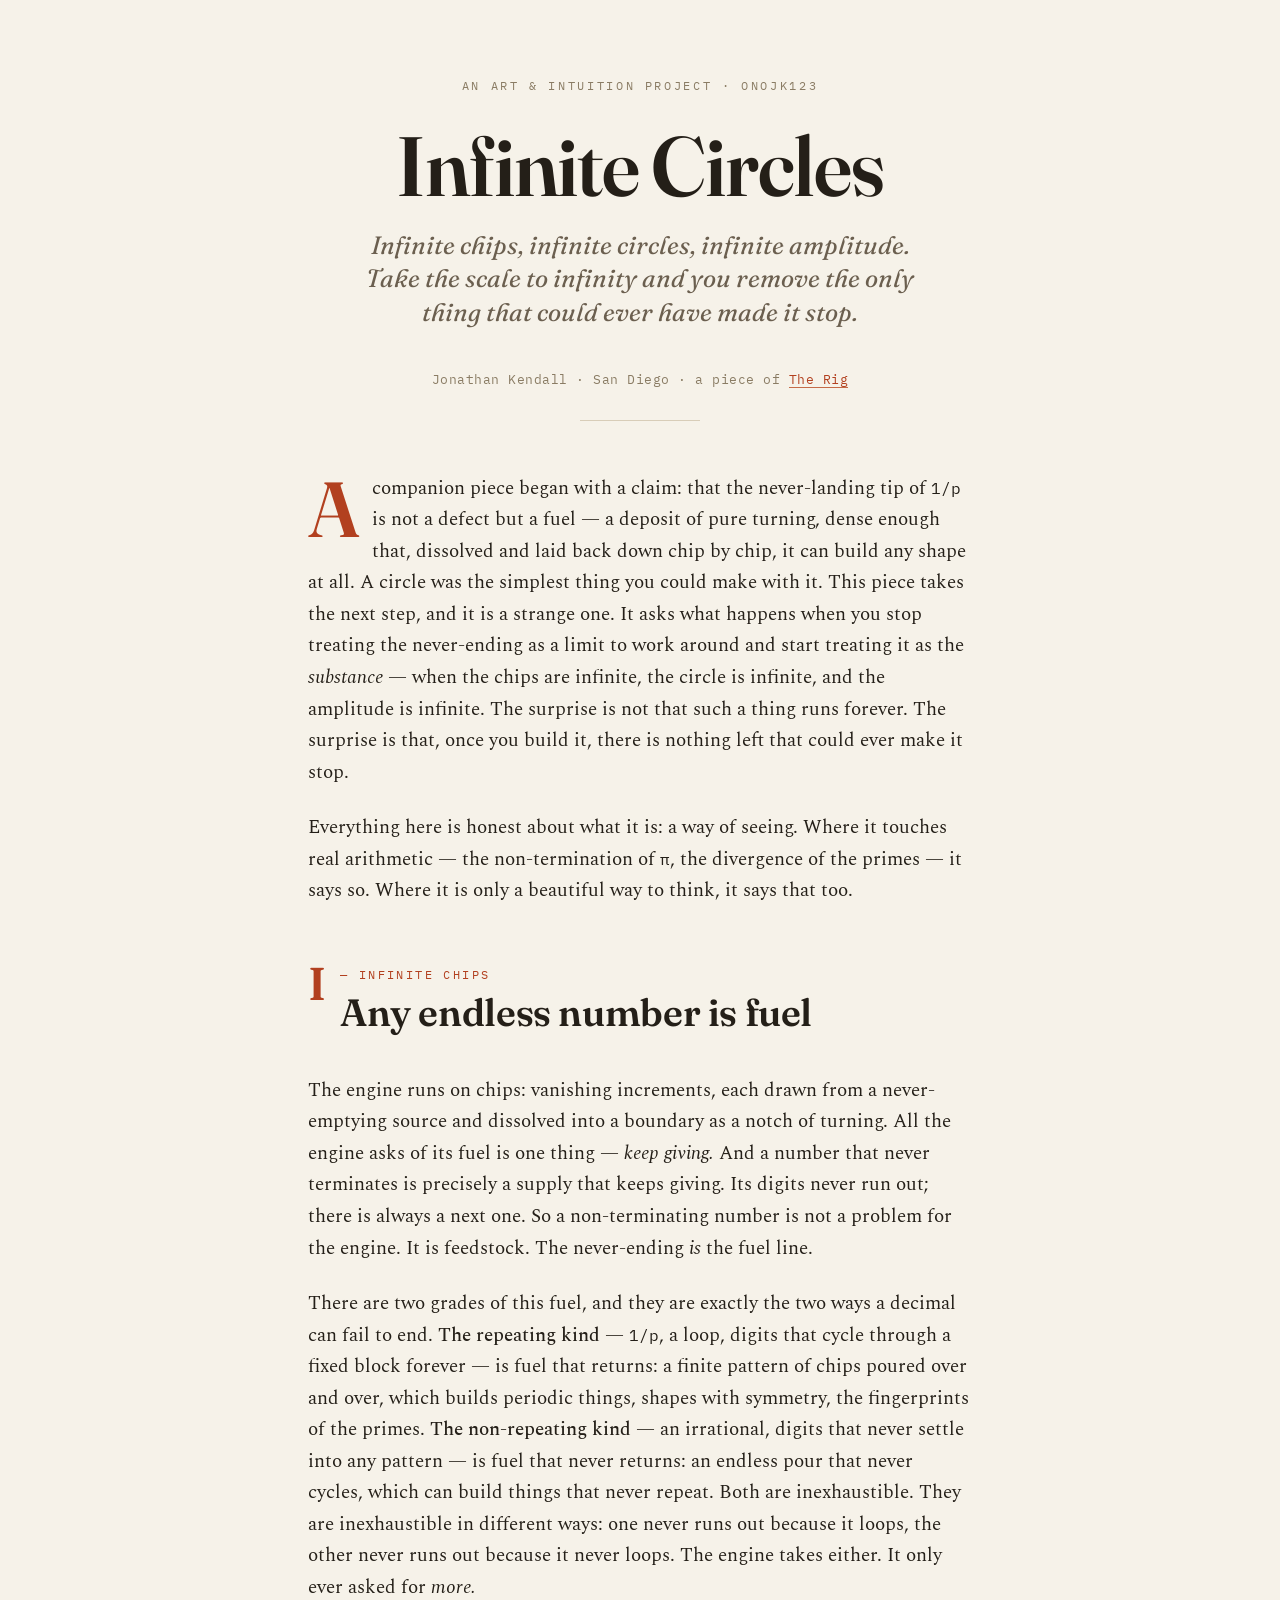
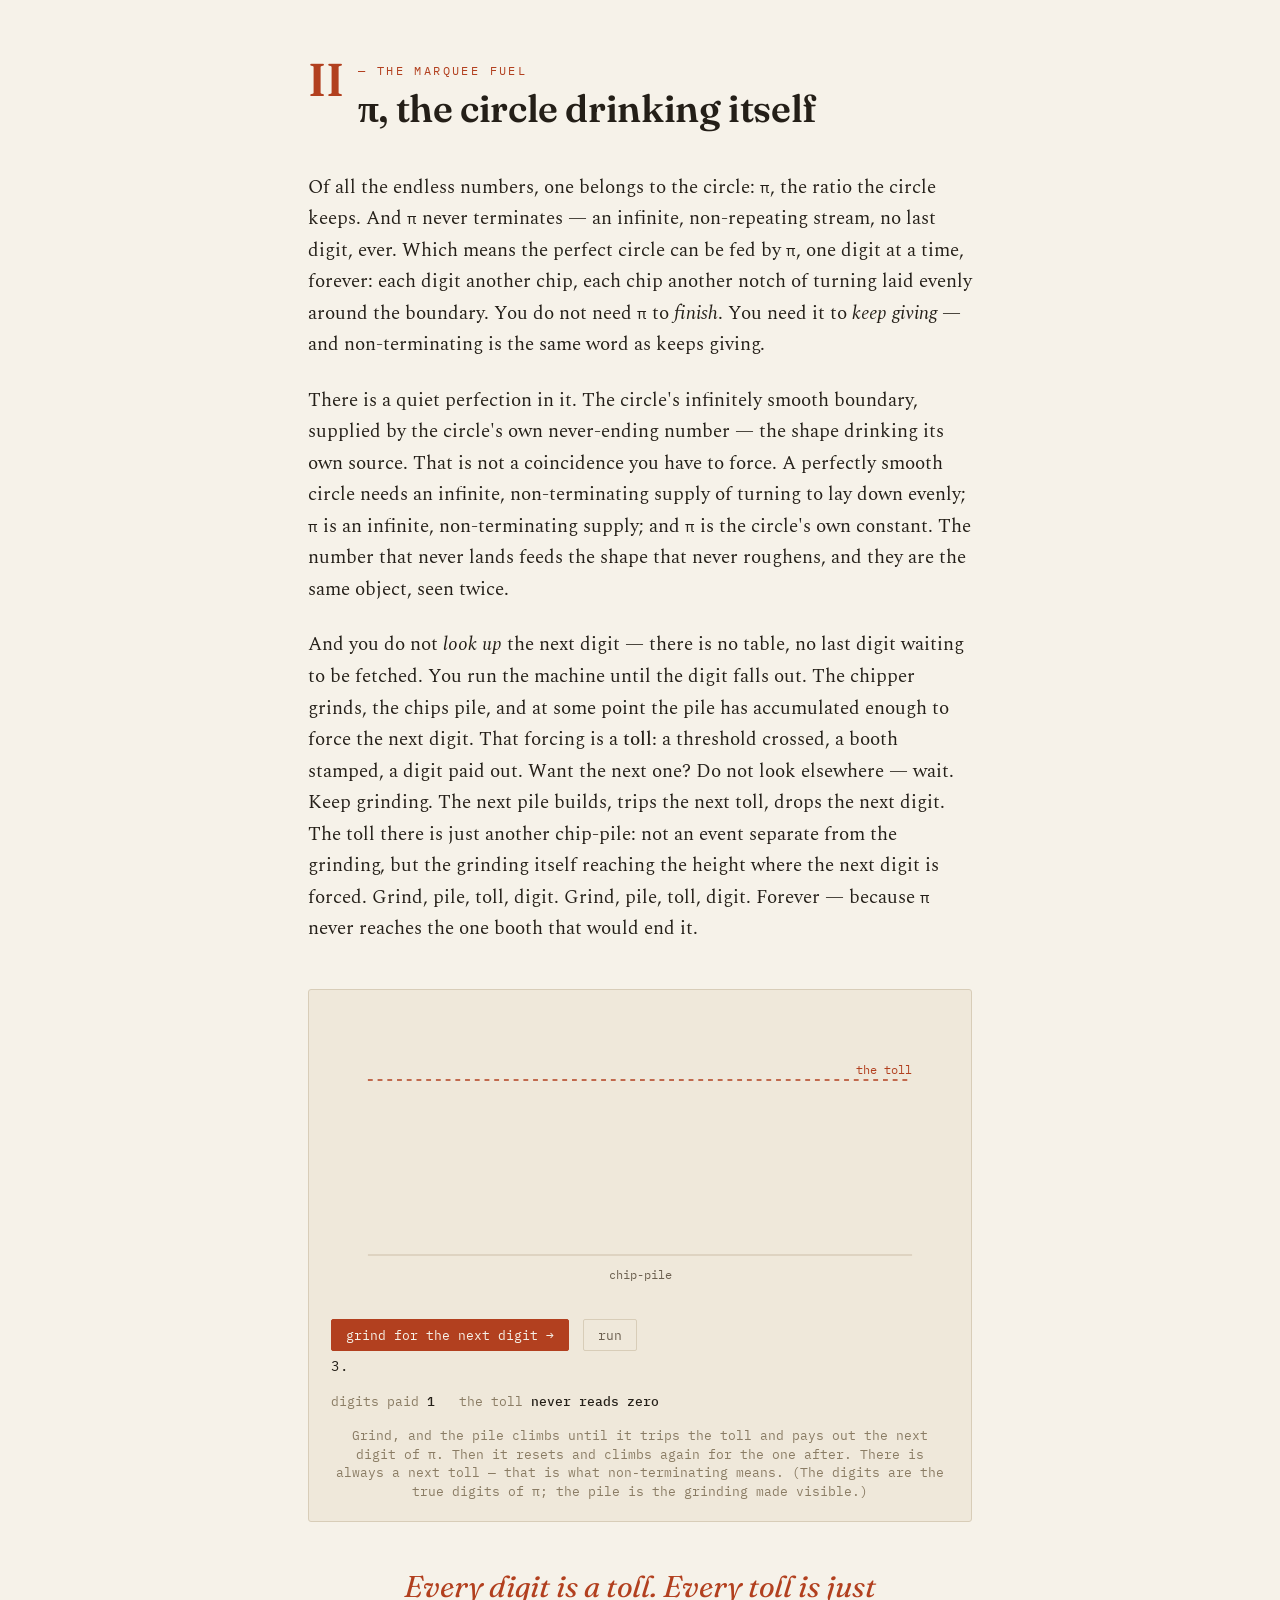
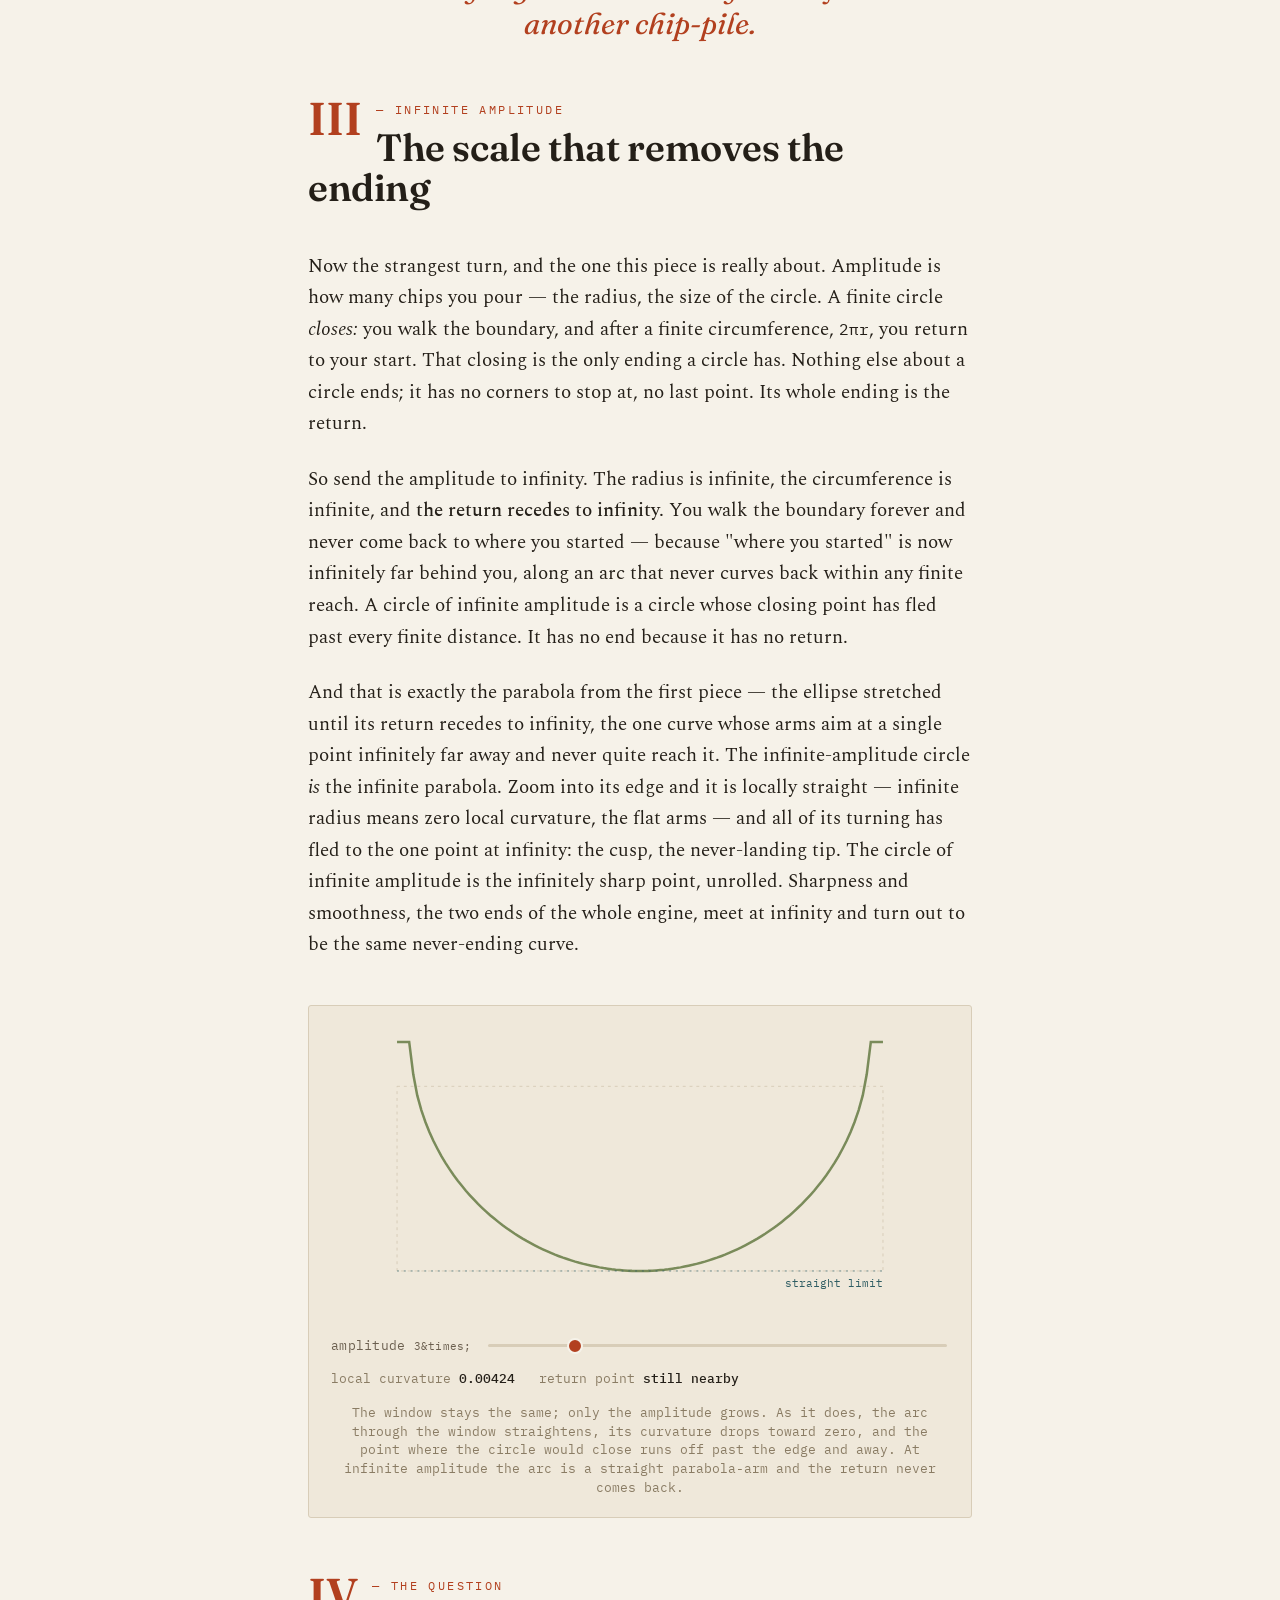
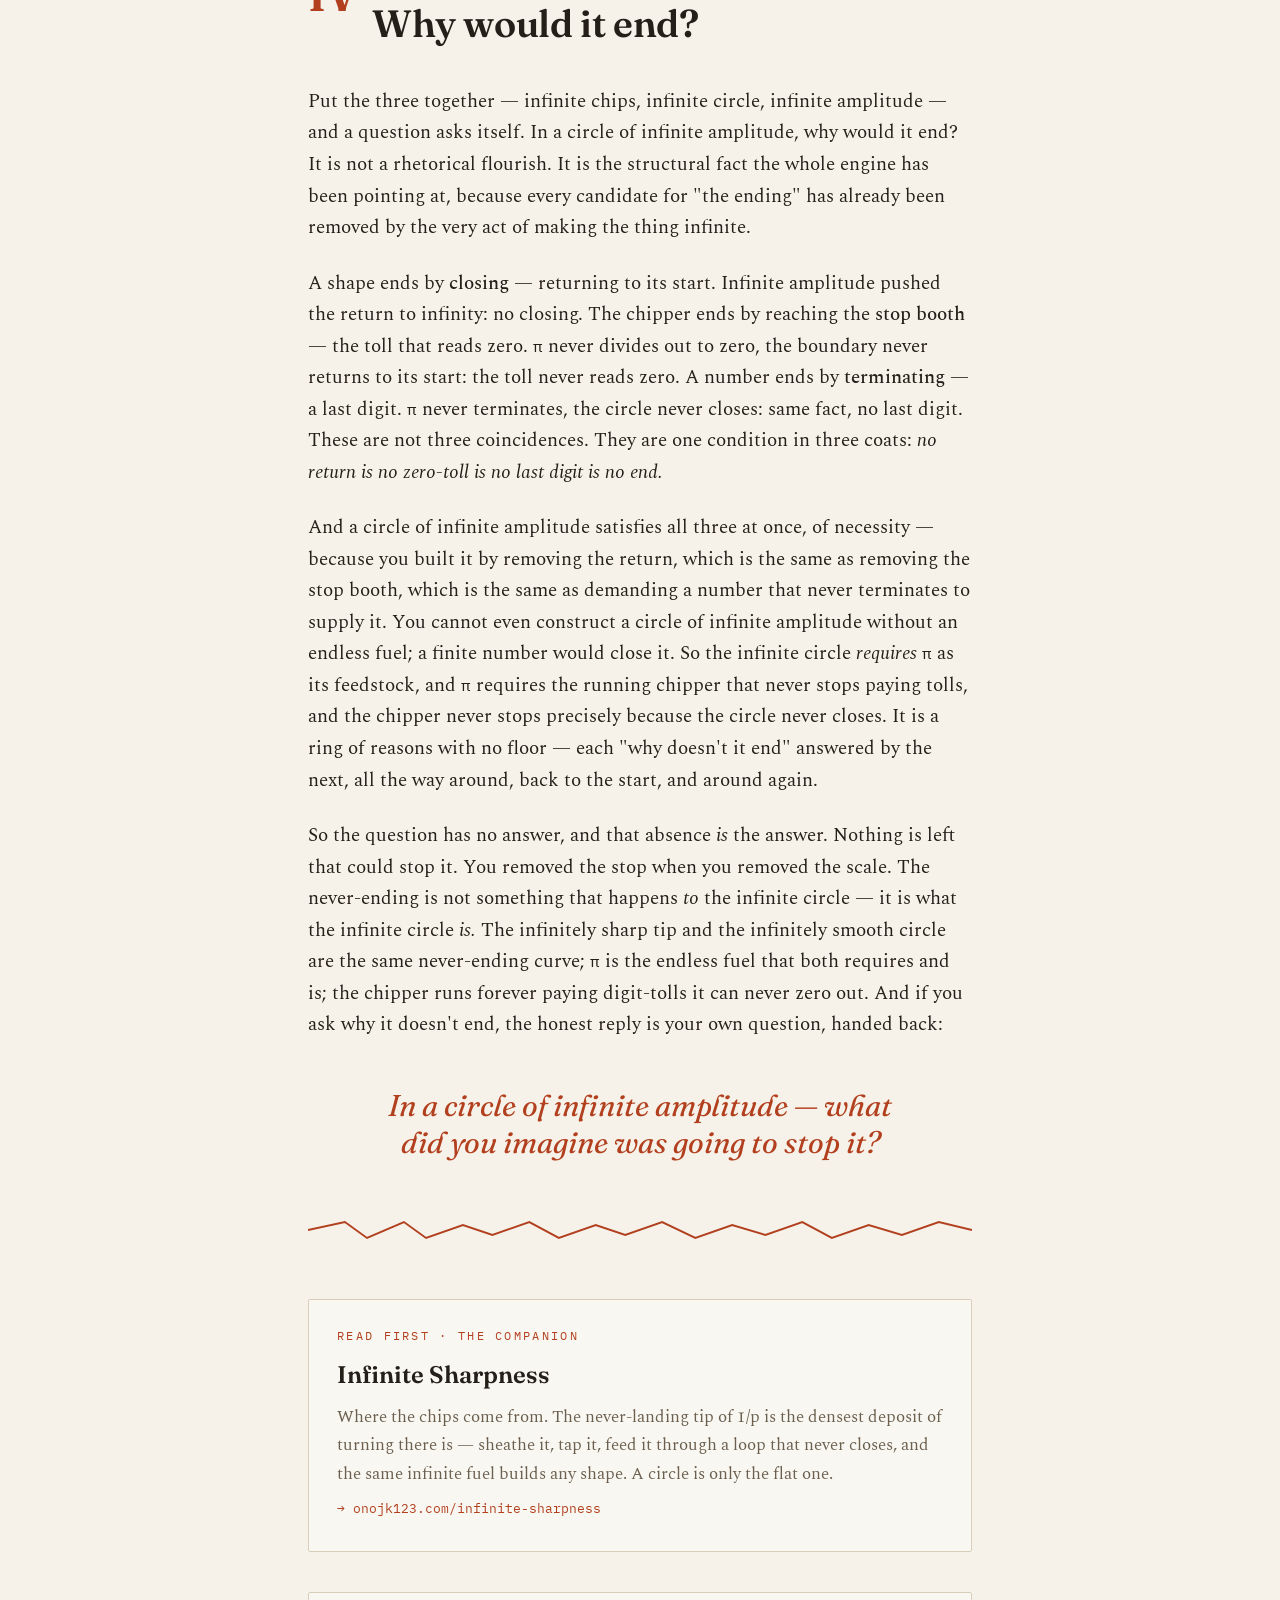
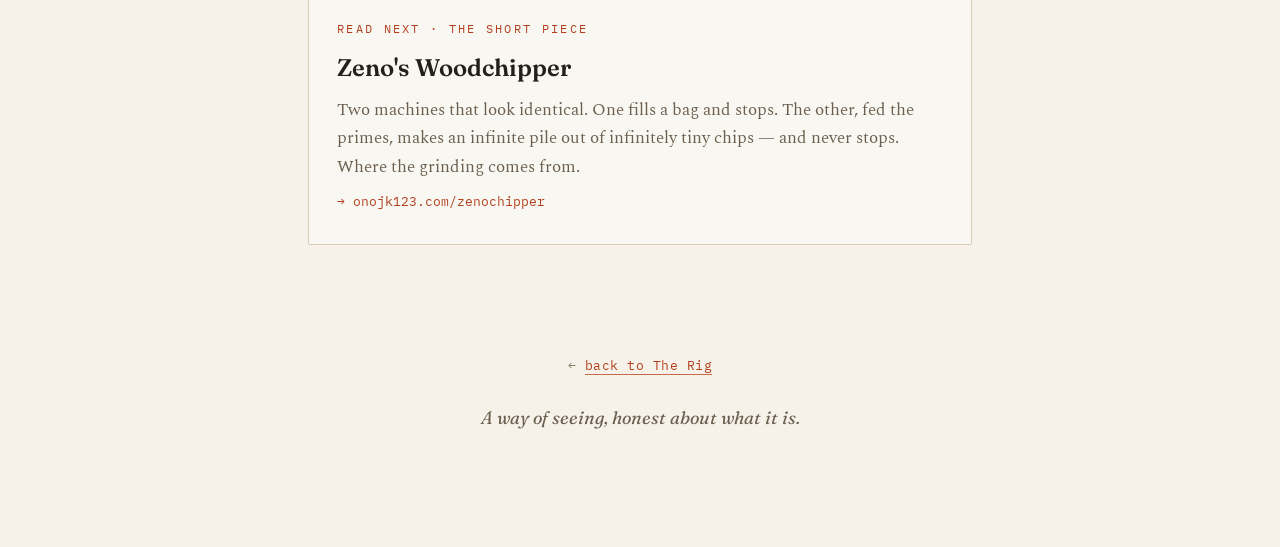
==== infinite-circles/index.html @ 4bc7bec3 "Add sitemap.xml + robots.txt; commit Firebase hosting setup - sitemap.xml: 5 canonical clean URLs (h" ====
<!DOCTYPE html>
<html lang="en">
<head>
<meta charset="utf-8">
<meta name="viewport" content="width=device-width, initial-scale=1">
<title>Infinite Circles — onojk123</title>
<meta name="description" content="Infinite chips, infinite circles, infinite amplitude. A circle of infinite amplitude has no reason to end — because ending was never a property of the shape. It was a property of the scale.">
<link rel="preconnect" href="https://fonts.googleapis.com">
<link rel="preconnect" href="https://fonts.gstatic.com" crossorigin>
<link href="https://fonts.googleapis.com/css2?family=Fraunces:opsz,wght@9..144,400;9..144,500;9..144,600&family=Spectral:ital,wght@0,400;0,500;1,400;1,500&family=IBM+Plex+Mono:wght@400;500&display=swap" rel="stylesheet">
<style>
  :root{
    --paper:#f6f2e9; --ink:#241f18; --soft:#6b5f4f; --faint:#8a7c64;
    --rule:#d8cdb8; --kink:#b2401f; --kink-soft:#c56b48; --panel:#efe8da;
    --curve:#7a8b5a; --turn:#2f5d63;
  }
  *{box-sizing:border-box;}
  html{-webkit-text-size-adjust:100%;}
  body{margin:0;background:var(--paper);color:var(--ink);
    font-family:"Spectral",Georgia,serif;font-size:19px;line-height:1.66;
    font-feature-settings:"liga","onum";-webkit-font-smoothing:antialiased;}
  .wrap{max-width:720px;margin:0 auto;padding:0 28px;}
  header.top{padding:76px 0 0;}
  .eyebrow{font-family:"IBM Plex Mono",monospace;font-size:12px;letter-spacing:.22em;
    text-transform:uppercase;color:var(--faint);text-align:center;margin:0 0 30px;}
  h1{font-family:"Fraunces",serif;font-weight:600;font-size:clamp(46px,10vw,84px);
    line-height:.96;letter-spacing:-.015em;text-align:center;margin:0 0 4px;}
  .dek{font-family:"Fraunces",serif;font-style:italic;font-weight:400;
    font-size:clamp(20px,3.4vw,25px);line-height:1.34;color:var(--soft);
    text-align:center;max-width:35ch;margin:22px auto 0;}
  .byline{font-family:"IBM Plex Mono",monospace;font-size:12.5px;letter-spacing:.04em;
    color:var(--faint);text-align:center;margin:40px 0 0;}
  .byline a{color:var(--kink);text-decoration:none;border-bottom:1px solid var(--kink-soft);}
  .rule-top{border:0;border-top:1px solid var(--rule);max-width:120px;margin:30px auto 0;}
  main{padding:52px 0 0;}
  p{margin:0 0 24px;} p.lead{margin-top:0;}
  .dropcap::first-letter{font-family:"Fraunces",serif;font-weight:600;float:left;
    font-size:78px;line-height:.72;padding:8px 12px 0 0;color:var(--kink);}
  em{font-style:italic;} strong{font-weight:500;}
  .mono{font-family:"IBM Plex Mono",monospace;font-size:.86em;}
  h2{font-family:"Fraunces",serif;font-weight:600;font-size:clamp(28px,5vw,38px);
    line-height:1.06;letter-spacing:-.01em;margin:8px 0 20px;}
  .sec-label{font-family:"IBM Plex Mono",monospace;font-size:12px;letter-spacing:.2em;
    text-transform:uppercase;color:var(--kink);margin:0 0 2px;}
  .numeral{font-family:"Fraunces",serif;font-weight:600;color:var(--kink);
    font-size:46px;line-height:1;float:left;padding:2px 14px 0 0;}
  .sec-head{overflow:hidden;margin:52px 0 22px;}
  .sec-head .sec-label{margin-top:6px;}
  figure{margin:44px 0;}
  figcaption{font-family:"IBM Plex Mono",monospace;font-size:12.5px;line-height:1.5;
    color:var(--faint);text-align:center;margin-top:14px;}
  .card{border:1px solid var(--rule);border-radius:2px;background:rgba(255,255,255,.35);
    padding:26px 28px;margin:40px 0;}
  .card .kicker{font-family:"IBM Plex Mono",monospace;font-size:11.5px;letter-spacing:.2em;
    text-transform:uppercase;color:var(--kink);margin:0 0 10px;}
  .card h3{font-family:"Fraunces",serif;font-weight:600;font-size:24px;margin:0 0 8px;}
  .card p{font-size:17px;color:var(--soft);margin:0 0 6px;}
  .card .go{font-family:"IBM Plex Mono",monospace;font-size:13px;color:var(--kink);margin-top:10px;}
  .card .go a{color:var(--kink);text-decoration:none;}
  .pull{font-family:"Fraunces",serif;font-style:italic;font-weight:400;
    font-size:clamp(22px,4vw,30px);line-height:1.24;color:var(--kink);
    text-align:center;margin:46px auto;max-width:28ch;}
  .zig{display:block;width:100%;height:34px;margin:52px 0;color:var(--kink);}
  .fig-interactive{background:var(--panel);border:1px solid var(--rule);border-radius:3px;
    padding:22px 20px 20px;margin:44px 0;}
  .fig-interactive svg{display:block;width:100%;height:auto;}
  .controls{display:flex;align-items:center;gap:14px;margin:16px 2px 4px;
    font-family:"IBM Plex Mono",monospace;font-size:12.5px;color:var(--soft);flex-wrap:wrap;}
  .controls label{white-space:nowrap;letter-spacing:.02em;}
  input[type=range]{-webkit-appearance:none;appearance:none;height:3px;background:var(--rule);
    border-radius:2px;flex:1 1 180px;min-width:140px;outline:none;}
  input[type=range]::-webkit-slider-thumb{-webkit-appearance:none;appearance:none;width:16px;height:16px;
    border-radius:50%;background:var(--kink);cursor:pointer;border:2px solid var(--paper);}
  input[type=range]::-moz-range-thumb{width:16px;height:16px;border-radius:50%;background:var(--kink);
    cursor:pointer;border:2px solid var(--paper);}
  .readout{display:flex;gap:24px;flex-wrap:wrap;margin:12px 2px 0;
    font-family:"IBM Plex Mono",monospace;font-size:12.5px;color:var(--faint);}
  .readout b{color:var(--ink);font-weight:500;}
  .digits{font-family:"IBM Plex Mono",monospace;font-size:14px;letter-spacing:.06em;
    color:var(--ink);word-break:break-all;line-height:1.7;margin:2px;}
  .digits .new{color:var(--kink);font-weight:500;}
  footer{padding:70px 0 90px;text-align:center;}
  footer .home{font-family:"IBM Plex Mono",monospace;font-size:13px;letter-spacing:.04em;color:var(--faint);}
  footer .home a{color:var(--kink);text-decoration:none;border-bottom:1px solid var(--kink-soft);}
  footer .sig{font-family:"Fraunces",serif;font-style:italic;color:var(--soft);margin-top:26px;font-size:18px;}
  @media (max-width:560px){body{font-size:18px;}.wrap{padding:0 20px;}header.top{padding:54px 0 0;}}
</style>
</head>
<body>

<header class="top">
  <div class="wrap">
    <p class="eyebrow">An Art &amp; Intuition Project · onojk123</p>
    <h1>Infinite Circles</h1>
    <p class="dek">Infinite chips, infinite circles, infinite amplitude. Take the scale to infinity and you remove the only thing that could ever have made it stop.</p>
    <p class="byline">Jonathan Kendall · San Diego · a piece of <a href="/">The Rig</a></p>
    <hr class="rule-top">
  </div>
</header>

<main>
  <div class="wrap">

    <p class="lead dropcap">A companion piece began with a claim: that the never-landing tip of <span class="mono">1/p</span> is not a defect but a fuel &mdash; a deposit of pure turning, dense enough that, dissolved and laid back down chip by chip, it can build any shape at all. A circle was the simplest thing you could make with it. This piece takes the next step, and it is a strange one. It asks what happens when you stop treating the never-ending as a limit to work around and start treating it as the <em>substance</em> &mdash; when the chips are infinite, the circle is infinite, and the amplitude is infinite. The surprise is not that such a thing runs forever. The surprise is that, once you build it, there is nothing left that could ever make it stop.</p>

    <p>Everything here is honest about what it is: a way of seeing. Where it touches real arithmetic &mdash; the non-termination of <span class="mono">&pi;</span>, the divergence of the primes &mdash; it says so. Where it is only a beautiful way to think, it says that too.</p>

    <div class="sec-head">
      <span class="numeral">I</span>
      <p class="sec-label">&mdash; Infinite chips</p>
      <h2>Any endless number is fuel</h2>
    </div>

    <p>The engine runs on chips: vanishing increments, each drawn from a never-emptying source and dissolved into a boundary as a notch of turning. All the engine asks of its fuel is one thing &mdash; <em>keep giving.</em> And a number that never terminates is precisely a supply that keeps giving. Its digits never run out; there is always a next one. So a non-terminating number is not a problem for the engine. It is feedstock. The never-ending <em>is</em> the fuel line.</p>

    <p>There are two grades of this fuel, and they are exactly the two ways a decimal can fail to end. <strong>The repeating kind</strong> &mdash; <span class="mono">1/p</span>, a loop, digits that cycle through a fixed block forever &mdash; is fuel that returns: a finite pattern of chips poured over and over, which builds periodic things, shapes with symmetry, the fingerprints of the primes. <strong>The non-repeating kind</strong> &mdash; an irrational, digits that never settle into any pattern &mdash; is fuel that never returns: an endless pour that never cycles, which can build things that never repeat. Both are inexhaustible. They are inexhaustible in different ways: one never runs out because it loops, the other never runs out because it never loops. The engine takes either. It only ever asked for <em>more.</em></p>

    <div class="sec-head">
      <span class="numeral">II</span>
      <p class="sec-label">&mdash; The marquee fuel</p>
      <h2>&pi;, the circle drinking itself</h2>
    </div>

    <p>Of all the endless numbers, one belongs to the circle: <span class="mono">&pi;</span>, the ratio the circle keeps. And <span class="mono">&pi;</span> never terminates &mdash; an infinite, non-repeating stream, no last digit, ever. Which means the perfect circle can be fed by <span class="mono">&pi;</span>, one digit at a time, forever: each digit another chip, each chip another notch of turning laid evenly around the boundary. You do not need <span class="mono">&pi;</span> to <em>finish</em>. You need it to <em>keep giving</em> &mdash; and non-terminating is the same word as keeps giving.</p>

    <p>There is a quiet perfection in it. The circle's infinitely smooth boundary, supplied by the circle's own never-ending number &mdash; the shape drinking its own source. That is not a coincidence you have to force. A perfectly smooth circle needs an infinite, non-terminating supply of turning to lay down evenly; <span class="mono">&pi;</span> is an infinite, non-terminating supply; and <span class="mono">&pi;</span> is the circle's own constant. The number that never lands feeds the shape that never roughens, and they are the same object, seen twice.</p>

    <p>And you do not <em>look up</em> the next digit &mdash; there is no table, no last digit waiting to be fetched. You run the machine until the digit falls out. The chipper grinds, the chips pile, and at some point the pile has accumulated enough to force the next digit. That forcing is a <strong>toll:</strong> a threshold crossed, a booth stamped, a digit paid out. Want the next one? Do not look elsewhere &mdash; wait. Keep grinding. The next pile builds, trips the next toll, drops the next digit. The toll there is just another chip-pile: not an event separate from the grinding, but the grinding itself reaching the height where the next digit is forced. Grind, pile, toll, digit. Grind, pile, toll, digit. Forever &mdash; because <span class="mono">&pi;</span> never reaches the one booth that would end it.</p>

    <figure class="fig-interactive">
      <svg id="chipSvg" viewBox="0 0 640 300" aria-label="A chip-pile growing until it trips a toll and releases the next digit of pi."></svg>
      <div class="controls">
        <button id="chipBtn" style="font-family:'IBM Plex Mono',monospace;font-size:12.5px;color:var(--paper);background:var(--kink);border:1px solid var(--kink);border-radius:2px;padding:7px 14px;cursor:pointer;">grind for the next digit &rarr;</button>
        <button id="chipAuto" style="font-family:'IBM Plex Mono',monospace;font-size:12.5px;color:var(--soft);background:transparent;border:1px solid var(--rule);border-radius:2px;padding:7px 14px;cursor:pointer;">run</button>
      </div>
      <div class="digits" id="chipDigits">3.</div>
      <div class="readout">
        <span>digits paid <b id="chipCount">1</b></span>
        <span>the toll <b>never reads zero</b></span>
      </div>
      <figcaption>Grind, and the pile climbs until it trips the toll and pays out the next digit of &pi;. Then it resets and climbs again for the one after. There is always a next toll &mdash; that is what non-terminating means. (The digits are the true digits of &pi;; the pile is the grinding made visible.)</figcaption>
    </figure>

    <p class="pull">Every digit is a toll. Every toll is just another chip-pile.</p>

    <div class="sec-head">
      <span class="numeral">III</span>
      <p class="sec-label">&mdash; Infinite amplitude</p>
      <h2>The scale that removes the ending</h2>
    </div>

    <p>Now the strangest turn, and the one this piece is really about. Amplitude is how many chips you pour &mdash; the radius, the size of the circle. A finite circle <em>closes:</em> you walk the boundary, and after a finite circumference, <span class="mono">2&pi;r</span>, you return to your start. That closing is the only ending a circle has. Nothing else about a circle ends; it has no corners to stop at, no last point. Its whole ending is the return.</p>

    <p>So send the amplitude to infinity. The radius is infinite, the circumference is infinite, and <strong>the return recedes to infinity.</strong> You walk the boundary forever and never come back to where you started &mdash; because "where you started" is now infinitely far behind you, along an arc that never curves back within any finite reach. A circle of infinite amplitude is a circle whose closing point has fled past every finite distance. It has no end because it has no return.</p>

    <p>And that is exactly the parabola from the first piece &mdash; the ellipse stretched until its return recedes to infinity, the one curve whose arms aim at a single point infinitely far away and never quite reach it. The infinite-amplitude circle <em>is</em> the infinite parabola. Zoom into its edge and it is locally straight &mdash; infinite radius means zero local curvature, the flat arms &mdash; and all of its turning has fled to the one point at infinity: the cusp, the never-landing tip. The circle of infinite amplitude is the infinitely sharp point, unrolled. Sharpness and smoothness, the two ends of the whole engine, meet at infinity and turn out to be the same never-ending curve.</p>

    <figure class="fig-interactive">
      <svg id="ampSvg" viewBox="0 0 640 300" aria-label="As amplitude grows, a fixed window of the circle straightens toward a parabola arm."></svg>
      <div class="controls">
        <label for="ampSlider">amplitude&nbsp;<span class="mono" id="ampVal">1&times;</span></label>
        <input id="ampSlider" type="range" min="0" max="100" value="18" step="1">
      </div>
      <div class="readout">
        <span>local curvature <b id="curvVal">&mdash;</b></span>
        <span>return point <b id="retVal">on screen</b></span>
      </div>
      <figcaption>The window stays the same; only the amplitude grows. As it does, the arc through the window straightens, its curvature drops toward zero, and the point where the circle would close runs off past the edge and away. At infinite amplitude the arc is a straight parabola-arm and the return never comes back.</figcaption>
    </figure>

    <div class="sec-head">
      <span class="numeral">IV</span>
      <p class="sec-label">&mdash; The question</p>
      <h2>Why would it end?</h2>
    </div>

    <p>Put the three together &mdash; infinite chips, infinite circle, infinite amplitude &mdash; and a question asks itself. In a circle of infinite amplitude, why would it end? It is not a rhetorical flourish. It is the structural fact the whole engine has been pointing at, because every candidate for "the ending" has already been removed by the very act of making the thing infinite.</p>

    <p>A shape ends by <strong>closing</strong> &mdash; returning to its start. Infinite amplitude pushed the return to infinity: no closing. The chipper ends by reaching the <strong>stop booth</strong> &mdash; the toll that reads zero. <span class="mono">&pi;</span> never divides out to zero, the boundary never returns to its start: the toll never reads zero. A number ends by <strong>terminating</strong> &mdash; a last digit. <span class="mono">&pi;</span> never terminates, the circle never closes: same fact, no last digit. These are not three coincidences. They are one condition in three coats: <em>no return is no zero-toll is no last digit is no end.</em></p>

    <p>And a circle of infinite amplitude satisfies all three at once, of necessity &mdash; because you built it by removing the return, which is the same as removing the stop booth, which is the same as demanding a number that never terminates to supply it. You cannot even construct a circle of infinite amplitude without an endless fuel; a finite number would close it. So the infinite circle <em>requires</em> <span class="mono">&pi;</span> as its feedstock, and <span class="mono">&pi;</span> requires the running chipper that never stops paying tolls, and the chipper never stops precisely because the circle never closes. It is a ring of reasons with no floor &mdash; each "why doesn't it end" answered by the next, all the way around, back to the start, and around again.</p>

    <p>So the question has no answer, and that absence <em>is</em> the answer. Nothing is left that could stop it. You removed the stop when you removed the scale. The never-ending is not something that happens <em>to</em> the infinite circle &mdash; it is what the infinite circle <em>is.</em> The infinitely sharp tip and the infinitely smooth circle are the same never-ending curve; <span class="mono">&pi;</span> is the endless fuel that both requires and is; the chipper runs forever paying digit-tolls it can never zero out. And if you ask why it doesn't end, the honest reply is your own question, handed back:</p>

    <p class="pull">In a circle of infinite amplitude &mdash; what did you imagine was going to stop it?</p>

    <svg class="zig" viewBox="0 0 720 34" preserveAspectRatio="none" aria-hidden="true">
      <path d="M0 17 L40 9 L64 25 L104 9 L128 25 L168 12 L200 22 L240 9 L272 25 L312 12 L344 22 L384 9 L420 25 L460 12 L496 22 L536 9 L568 25 L608 12 L644 22 L684 9 L720 17"
            fill="none" stroke="currentColor" stroke-width="2"/>
    </svg>

    <div class="card">
      <p class="kicker">Read first &middot; the companion</p>
      <h3>Infinite Sharpness</h3>
      <p>Where the chips come from. The never-landing tip of 1/p is the densest deposit of turning there is &mdash; sheathe it, tap it, feed it through a loop that never closes, and the same infinite fuel builds any shape. A circle is only the flat one.</p>
      <p class="go">&rarr; <a href="/infinite-sharpness">onojk123.com/infinite-sharpness</a></p>
    </div>

    <div class="card">
      <p class="kicker">Read next &middot; the short piece</p>
      <h3>Zeno's Woodchipper</h3>
      <p>Two machines that look identical. One fills a bag and stops. The other, fed the primes, makes an infinite pile out of infinitely tiny chips &mdash; and never stops. Where the grinding comes from.</p>
      <p class="go">&rarr; <a href="/zenochipper">onojk123.com/zenochipper</a></p>
    </div>

  </div>
</main>

<footer>
  <div class="wrap">
    <p class="home">&larr; <a href="/">back to The Rig</a></p>
    <p class="sig">A way of seeing, honest about what it is.</p>
  </div>
</footer>

<script>
(function(){
  var SVGNS="http://www.w3.org/2000/svg";
  function el(n,a){var e=document.createElementNS(SVGNS,n);for(var k in a)e.setAttribute(k,a[k]);return e;}

  /* ---------- Figure 1: pi digit chipper ---------- */
  (function(){
    var svg=document.getElementById('chipSvg');
    var btn=document.getElementById('chipBtn'), auto=document.getElementById('chipAuto');
    var digEl=document.getElementById('chipDigits'), cntEl=document.getElementById('chipCount');
    // digits AFTER the decimal point of pi (we show "3." then append these)
    var PI="1415926535897932384626433832795028841971693993751058209749445923";
    var shown=0;      // how many post-decimal digits paid so far
    var pile=0, target=8, running=false, timer=null;
    function renderDigits(){
      var s='3.';
      if(shown>0){
        s += PI.substring(0, shown-1);
        s += '<span class="new">'+PI.charAt(shown-1)+'</span>';
      }
      digEl.innerHTML=s;
      cntEl.textContent=shown+1;   // count the leading 3 as well
    }
    function renderPile(){
      while(svg.firstChild)svg.removeChild(svg.firstChild);
      svg.appendChild(el('line',{x1:40,y1:250,x2:600,y2:250,stroke:'var(--rule)','stroke-width':'1.5'}));
      svg.appendChild(el('line',{x1:40,y1:70,x2:600,y2:70,stroke:'var(--kink)','stroke-width':'1.5','stroke-dasharray':'5 5'}));
      var tl=el('text',{x:600,y:64,'text-anchor':'end','font-family':'IBM Plex Mono, monospace','font-size':'12',fill:'var(--kink)'});
      tl.textContent='the toll'; svg.appendChild(tl);
      var maxH=180, cx=320, w=120, rows=pile, rowH=maxH/12;
      for(var i=0;i<rows;i++){
        var yy=250-(i+1)*rowH+2;
        var ww=w*(1-0.4*(i/12));
        svg.appendChild(el('rect',{x:(cx-ww/2).toFixed(1),y:yy.toFixed(1),width:ww.toFixed(1),height:(rowH-3).toFixed(1),
          rx:'1.5',fill:'var(--curve)',opacity:(0.45+0.5*(i/12)).toFixed(2)}));
      }
      var lbl=el('text',{x:cx,y:275,'text-anchor':'middle','font-family':'IBM Plex Mono, monospace','font-size':'12',fill:'var(--soft)'});
      lbl.textContent='chip-pile'; svg.appendChild(lbl);
    }
    function grind(){
      pile++;
      if(pile>=target){
        if(shown<PI.length){ shown++; renderDigits(); }
        pile=0; target=6+Math.floor(Math.random()*6);
      }
      renderPile();
    }
    renderDigits(); renderPile();
    btn.addEventListener('click',grind);
    auto.addEventListener('click',function(){
      running=!running; auto.textContent=running?'pause':'run';
      if(running){ timer=setInterval(function(){ if(shown>=PI.length){running=false;auto.textContent='run';clearInterval(timer);return;} grind(); },150); }
      else clearInterval(timer);
    });
  })();

  /* ---------- Figure 2: infinite amplitude flattening ---------- */
  (function(){
    var svg=document.getElementById('ampSvg');
    var slider=document.getElementById('ampSlider');
    var ampVal=document.getElementById('ampVal'), curvVal=document.getElementById('curvVal'), retVal=document.getElementById('retVal');
    var W=640, H=300, winCx=320, winBot=250, halfWin=250; // window half-width in px
    function draw(v){
      // map slider 0..100 -> radius R from small to huge (log-ish)
      var R = 90 * Math.pow(1.9, v/12);   // grows fast
      while(svg.firstChild)svg.removeChild(svg.firstChild);
      // window frame (fixed)
      svg.appendChild(el('rect',{x:winCx-halfWin,y:60,width:halfWin*2,height:winBot-60,fill:'none',stroke:'var(--rule)','stroke-width':'1','stroke-dasharray':'3 4'}));
      // circle arc: center below at (winCx, winBot + R_px_offset). We draw the top of a big circle passing through window bottom center.
      // Represent arc as points y = winBot - (R - sqrt(R^2 - x^2)) scaled; x in [-halfWin, halfWin] in "world" px capped.
      var d="", N=120, i, x, worldX, sag, y;
      // world scale: let 1 world unit = 1 px, but clamp so arc fits; use R directly with x up to halfWin
      for(i=0;i<=N;i++){
        x = -halfWin + (2*halfWin)*(i/N);         // screen x offset from center
        worldX = x;                                // treat as world px
        if(R>Math.abs(worldX)) sag = R - Math.sqrt(R*R - worldX*worldX);
        else sag = R;
        y = winBot - (0) - sag;                    // bulge upward
        d += (i===0?"M ":" L ")+(winCx+x).toFixed(1)+" "+(y).toFixed(1);
      }
      svg.appendChild(el('path',{d:d,fill:'none',stroke:'var(--curve)','stroke-width':'2.6'}));
      // straight reference line (the parabola-arm limit) along window bottom
      svg.appendChild(el('line',{x1:winCx-halfWin,y1:winBot,x2:winCx+halfWin,y2:winBot,stroke:'var(--turn)','stroke-width':'1','stroke-dasharray':'2 5',opacity:'0.7'}));
      var rl=el('text',{x:winCx+halfWin,y:winBot+16,'text-anchor':'end','font-family':'IBM Plex Mono, monospace','font-size':'11',fill:'var(--turn)'});rl.textContent='straight limit';svg.appendChild(rl);
      // readouts
      var ampFactor = (R/90);
      ampVal.textContent = ampFactor>=1000 ? (ampFactor/1000).toFixed(1)+'k&times;' : Math.round(ampFactor)+'&times;';
      curvVal.textContent = (1/R).toFixed(5);
      retVal.textContent = R>4000 ? 'off to infinity' : (R>800 ? 'far off screen' : 'still nearby');
    }
    slider.addEventListener('input',function(){draw(parseInt(slider.value,10));});
    draw(parseInt(slider.value,10));
  })();
})();
</script>

</body>
</html>
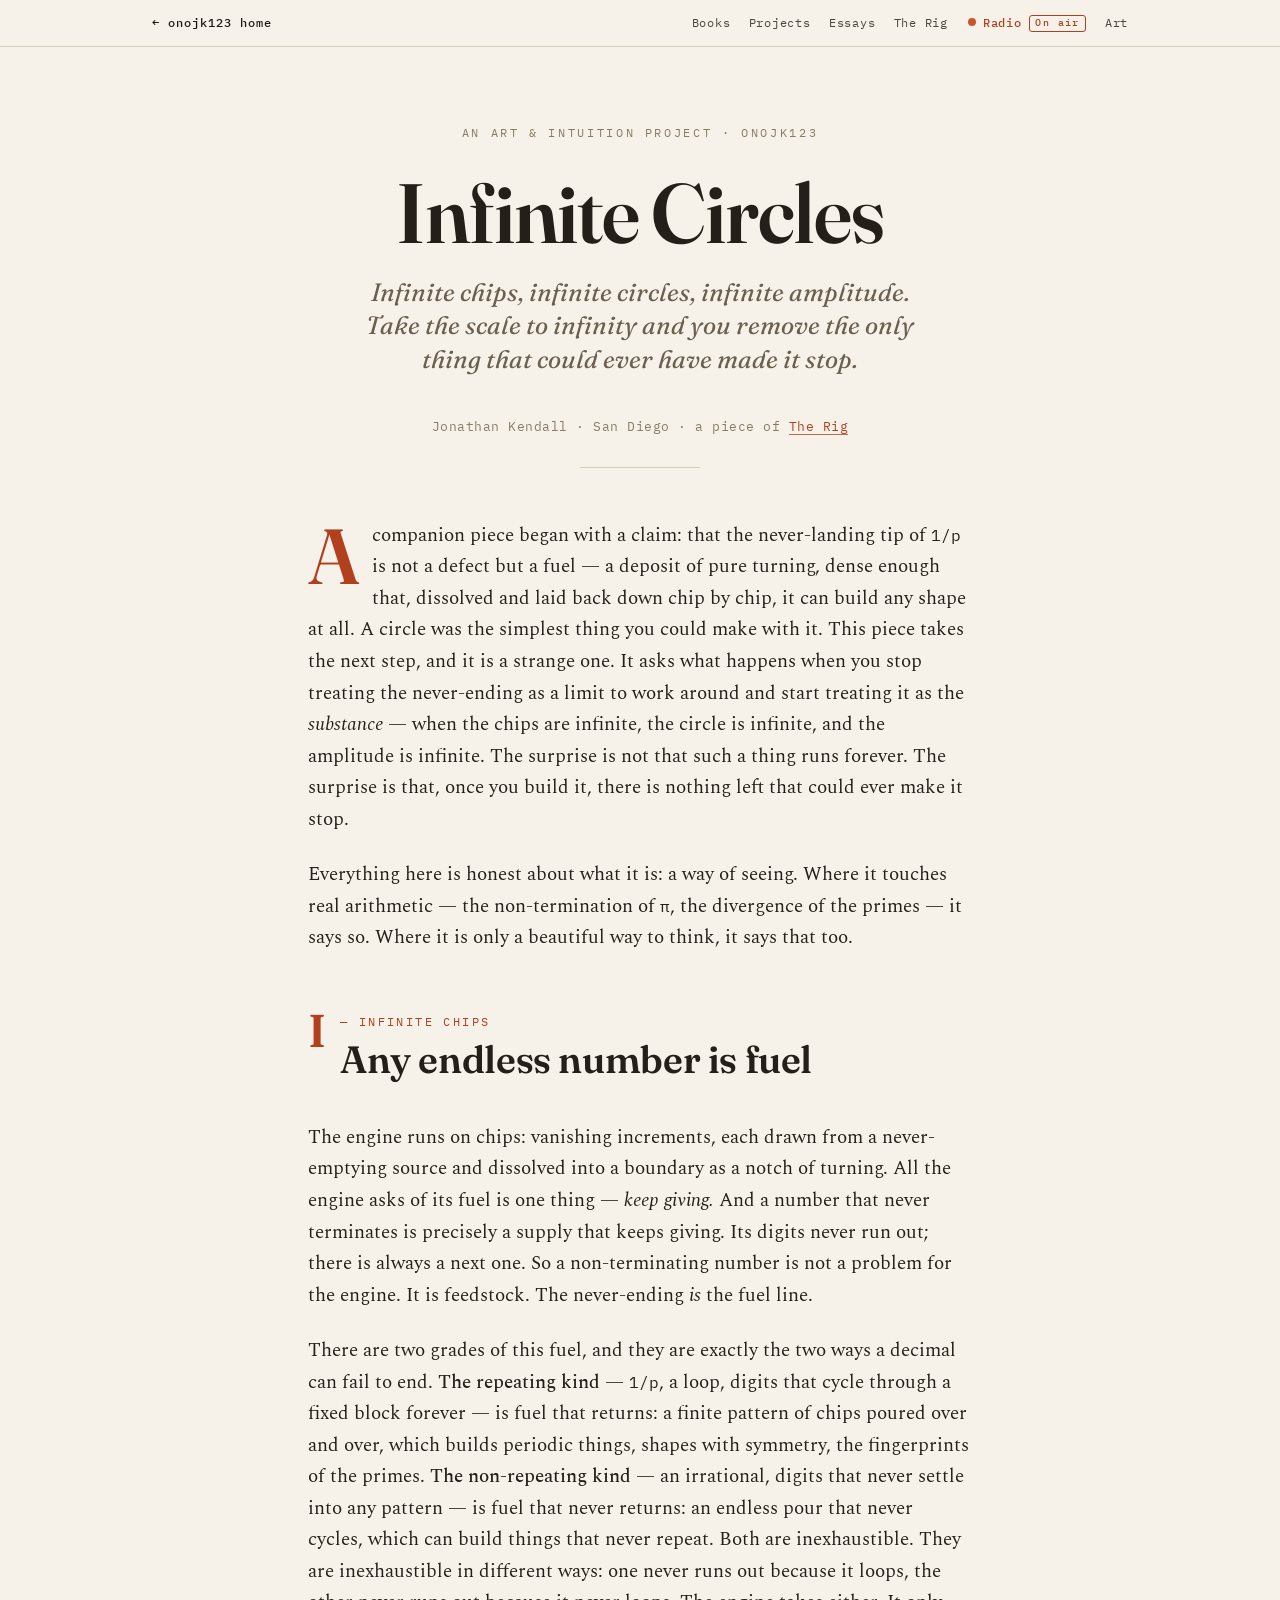
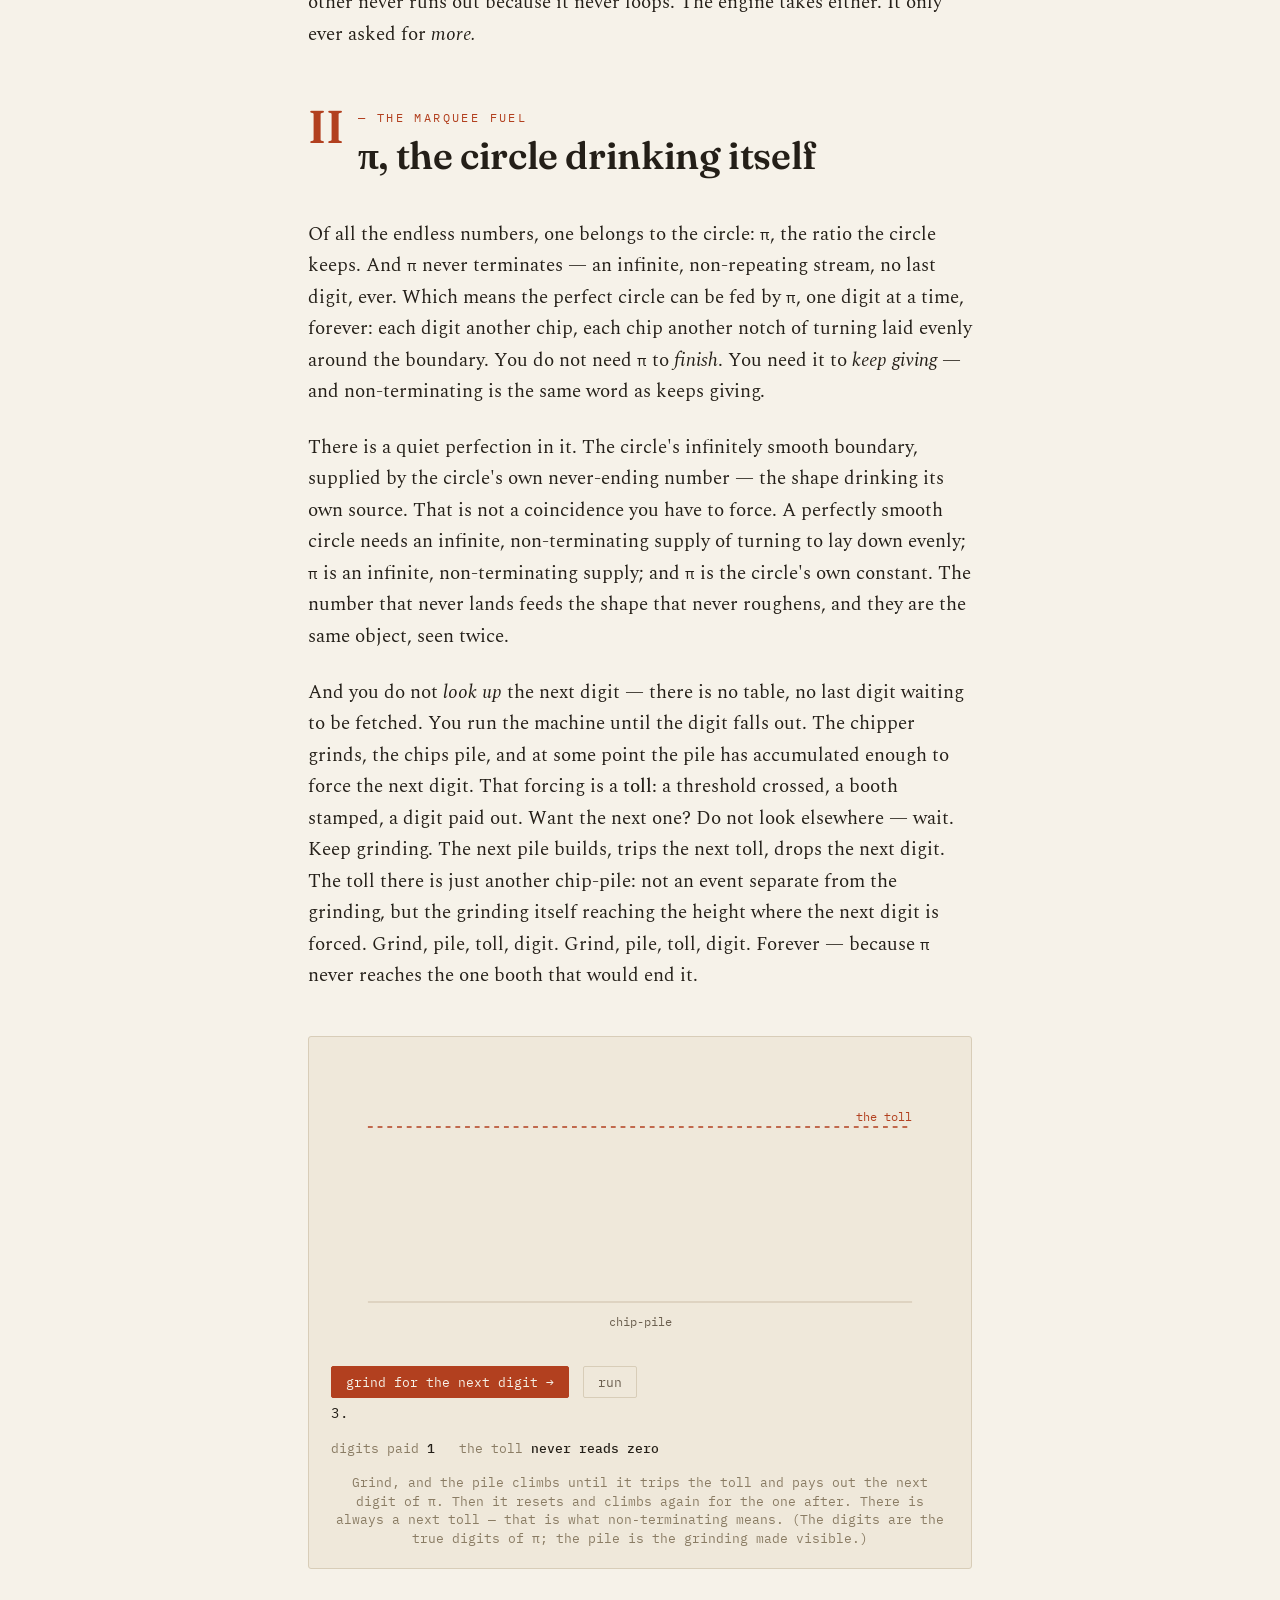
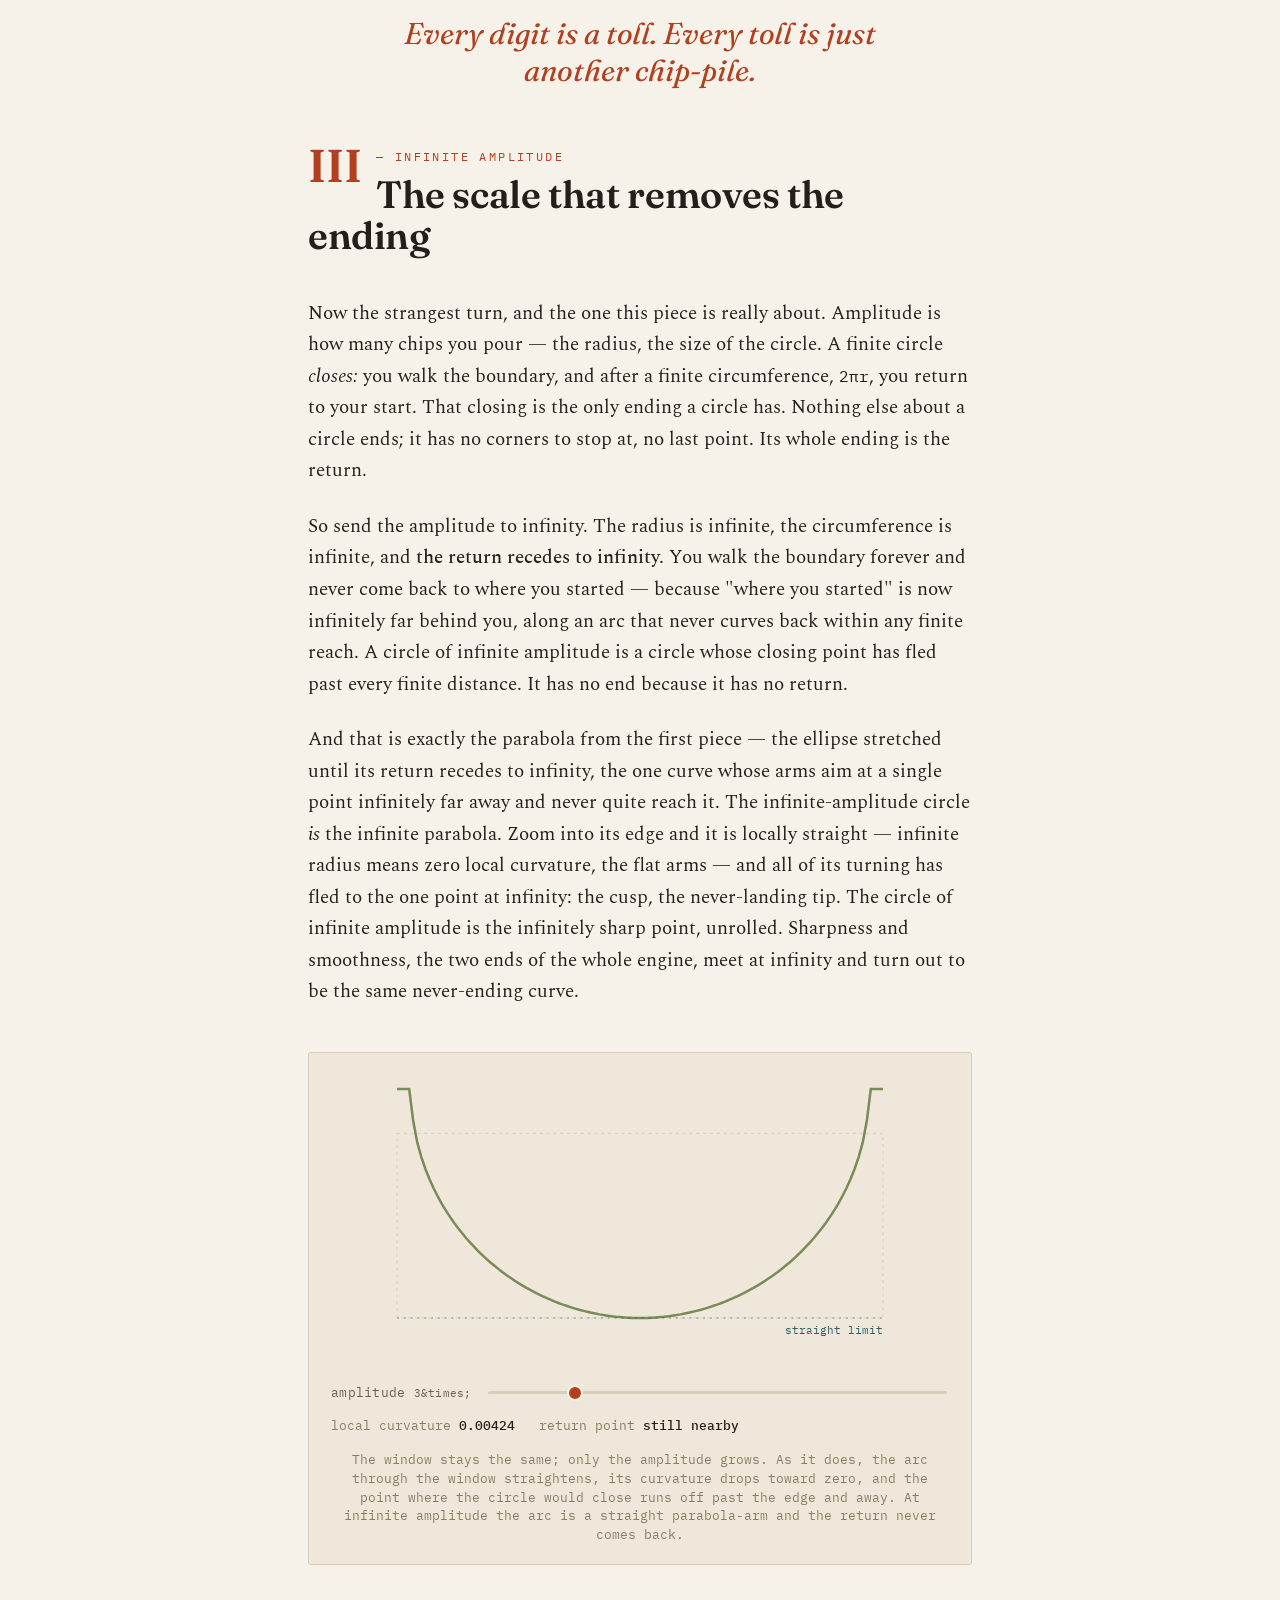
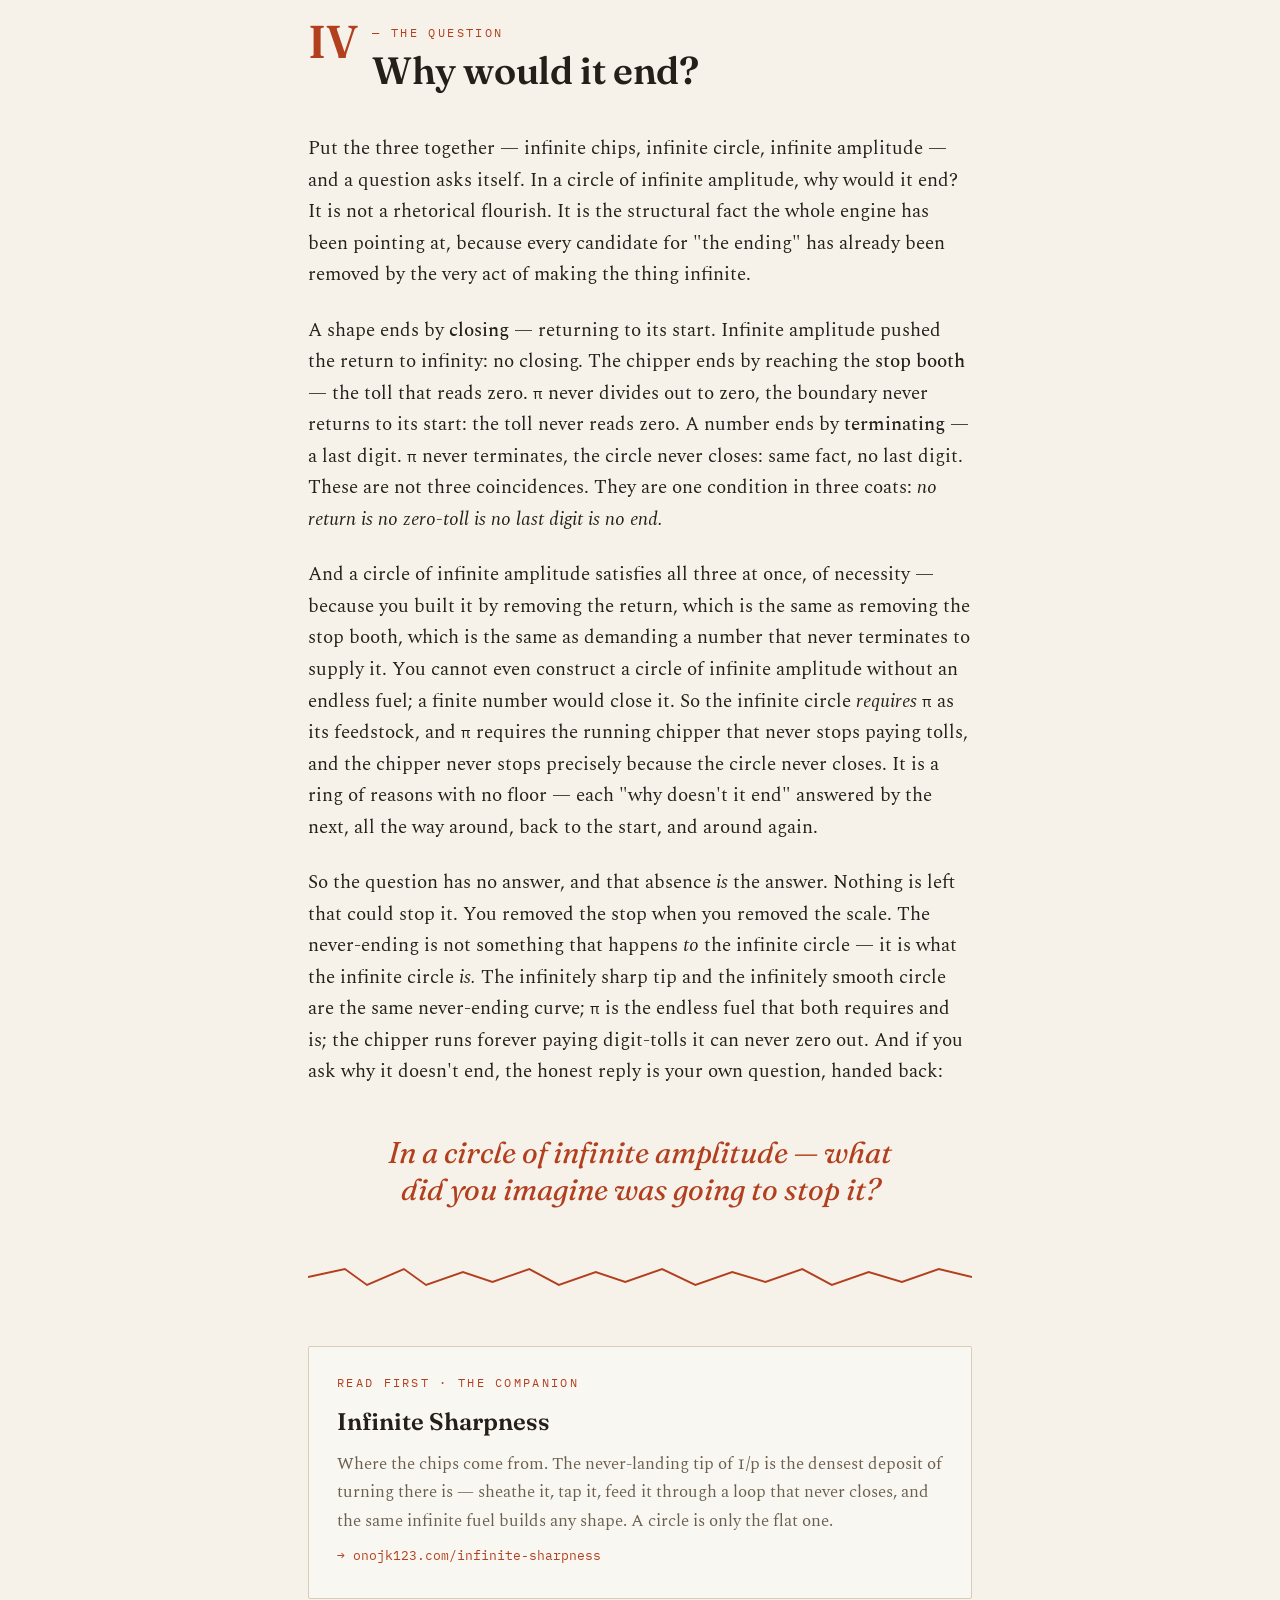
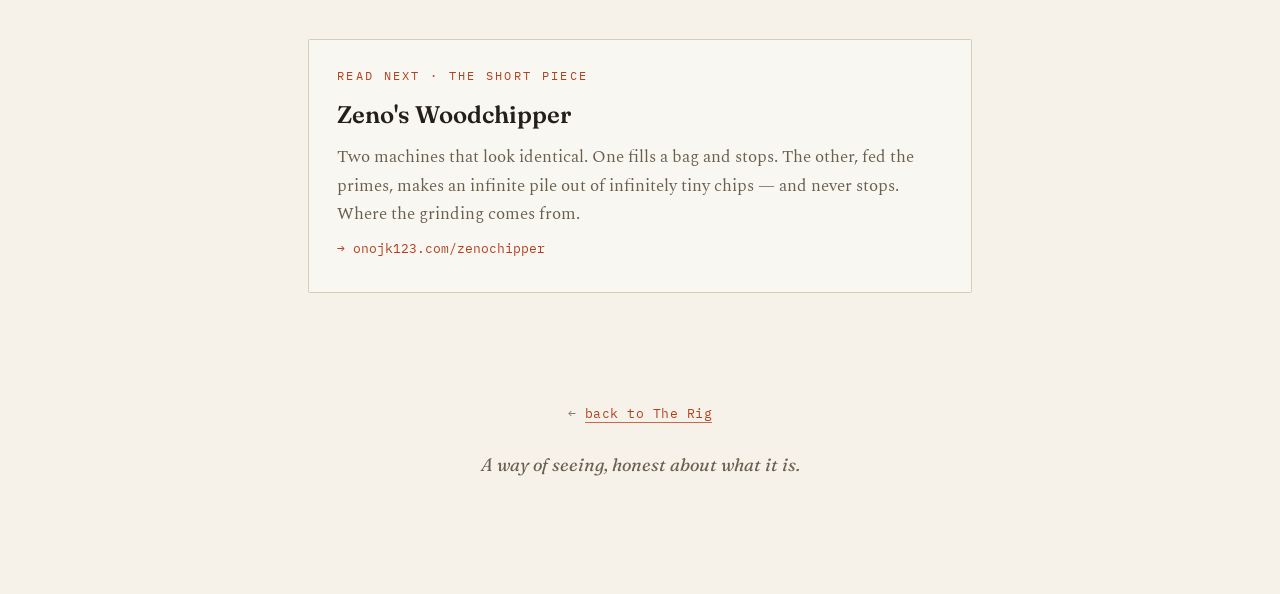
==== commit b4c1f839: "Cross-links + sitemap Every essay page, /rig/, /radio/ and the Abstrakt Deck privacy page get the sh" ====
--- a/infinite-circles/index.html
+++ b/infinite-circles/index.html
@@ -85,15 +85,30 @@
   footer .sig{font-family:"Fraunces",serif;font-style:italic;color:var(--soft);margin-top:26px;font-size:18px;}
   @media (max-width:560px){body{font-size:18px;}.wrap{padding:0 20px;}header.top{padding:54px 0 0;}}
 </style>
+<link rel="stylesheet" href="/css/site-nav.css">
 </head>
 <body>
+<!-- site nav (shared: /css/site-nav.css) -->
+<nav class="sn" aria-label="Site">
+  <div class="sn-in">
+    <a class="sn-home" href="/">← onojk123 home</a>
+    <ul>
+      <li><a href="/#books">Books</a></li>
+      <li><a href="/#projects">Projects</a></li>
+      <li><a href="/#essays">Essays</a></li>
+      <li><a href="/rig/">The Rig</a></li>
+      <li><a class="sn-radio" href="/radio/"><span class="sn-dot" aria-hidden="true"></span>Radio<span class="sn-air">On air</span></a></li>
+      <li><a href="/#art">Art</a></li>
+    </ul>
+  </div>
+</nav>
 
 <header class="top">
   <div class="wrap">
     <p class="eyebrow">An Art &amp; Intuition Project · onojk123</p>
     <h1>Infinite Circles</h1>
     <p class="dek">Infinite chips, infinite circles, infinite amplitude. Take the scale to infinity and you remove the only thing that could ever have made it stop.</p>
-    <p class="byline">Jonathan Kendall · San Diego · a piece of <a href="/">The Rig</a></p>
+    <p class="byline">Jonathan Kendall · San Diego · a piece of <a href="/rig/">The Rig</a></p>
     <hr class="rule-top">
   </div>
 </header>
@@ -208,7 +223,7 @@
 
 <footer>
   <div class="wrap">
-    <p class="home">&larr; <a href="/">back to The Rig</a></p>
+    <p class="home">&larr; <a href="/rig/">back to The Rig</a></p>
     <p class="sig">A way of seeing, honest about what it is.</p>
   </div>
 </footer>
--- a/css/site-nav.css
+++ b/css/site-nav.css
@@ -0,0 +1,35 @@
+/* Shared site nav for onojk123.com.
+   Self-contained: hard-coded colours and class-scoped rules so it looks the
+   same on every page and never restyles the page it sits on. */
+.sn{font-family:"IBM Plex Mono",ui-monospace,monospace;font-size:.76rem;line-height:1.4;
+  letter-spacing:.06em;font-weight:400;font-style:normal;text-transform:none;
+  background:#f6f2e9;color:#4a4640;border-bottom:1px solid #d9d1bf;
+  -webkit-font-smoothing:antialiased;position:relative;z-index:5}
+.sn-in{max-width:64rem;margin:0 auto;padding:.35rem 1.5rem;display:flex;flex-wrap:wrap;
+  align-items:center;justify-content:space-between;gap:0 1.4rem}
+.sn ul{list-style:none;margin:0;padding:0;display:flex;flex-wrap:wrap;gap:0 1.15rem}
+.sn li{margin:0;padding:0}
+.sn li::before{content:none}
+.sn a{display:inline-block;padding:.5rem 0;color:#4a4640;text-decoration:none;
+  border:0;border-bottom:1px solid transparent;background:none;transition:color .15s,border-color .15s}
+.sn a:hover,.sn a:focus-visible{color:#b2401f;border-bottom-color:#b2401f}
+.sn a:focus-visible{outline:2px solid #2f5d63;outline-offset:2px}
+.sn a[aria-current="page"]{color:#1a1814;border-bottom-color:#1a1814}
+.sn .sn-home{color:#1a1814;font-weight:500;letter-spacing:.08em}
+.sn .sn-radio{color:#b2401f;font-weight:500}
+.sn-dot{display:inline-block;width:.5rem;height:.5rem;margin:0 .45rem 0 .1rem;border-radius:50%;
+  background:#c8552f;vertical-align:.04em;box-shadow:0 0 0 0 rgba(200,85,47,.55)}
+.sn-air{display:inline-block;margin-left:.45rem;padding:.05rem .35rem;border:1px solid currentColor;
+  border-radius:3px;font-size:.62rem;letter-spacing:.14em;line-height:1.3;vertical-align:.08em}
+@media (prefers-reduced-motion:no-preference){
+  .sn-dot{animation:sn-pulse 1.8s ease-out infinite}
+}
+@keyframes sn-pulse{
+  0%{box-shadow:0 0 0 0 rgba(200,85,47,.55)}
+  70%{box-shadow:0 0 0 .45rem rgba(200,85,47,0)}
+  100%{box-shadow:0 0 0 0 rgba(200,85,47,0)}
+}
+@media (max-width:560px){
+  .sn-in{padding:.3rem 1rem}
+  .sn ul{gap:0 .95rem}
+}
